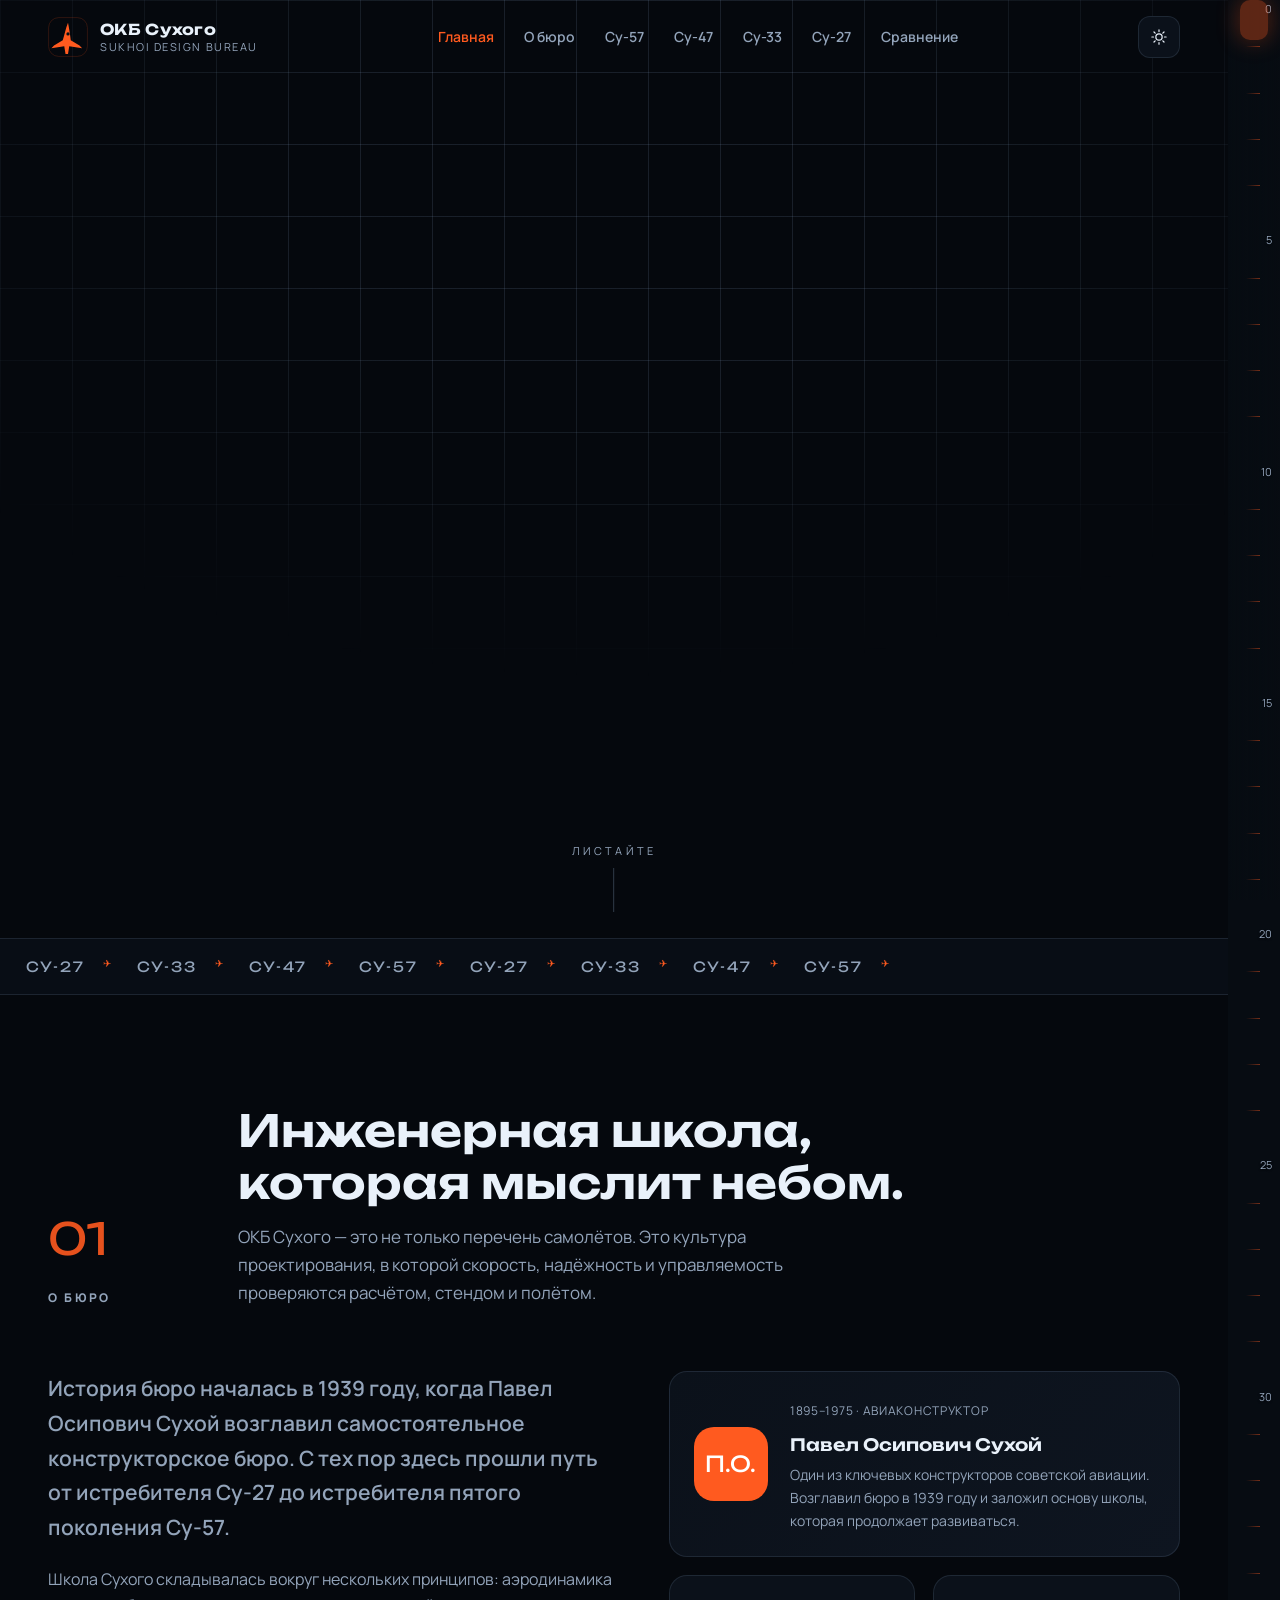
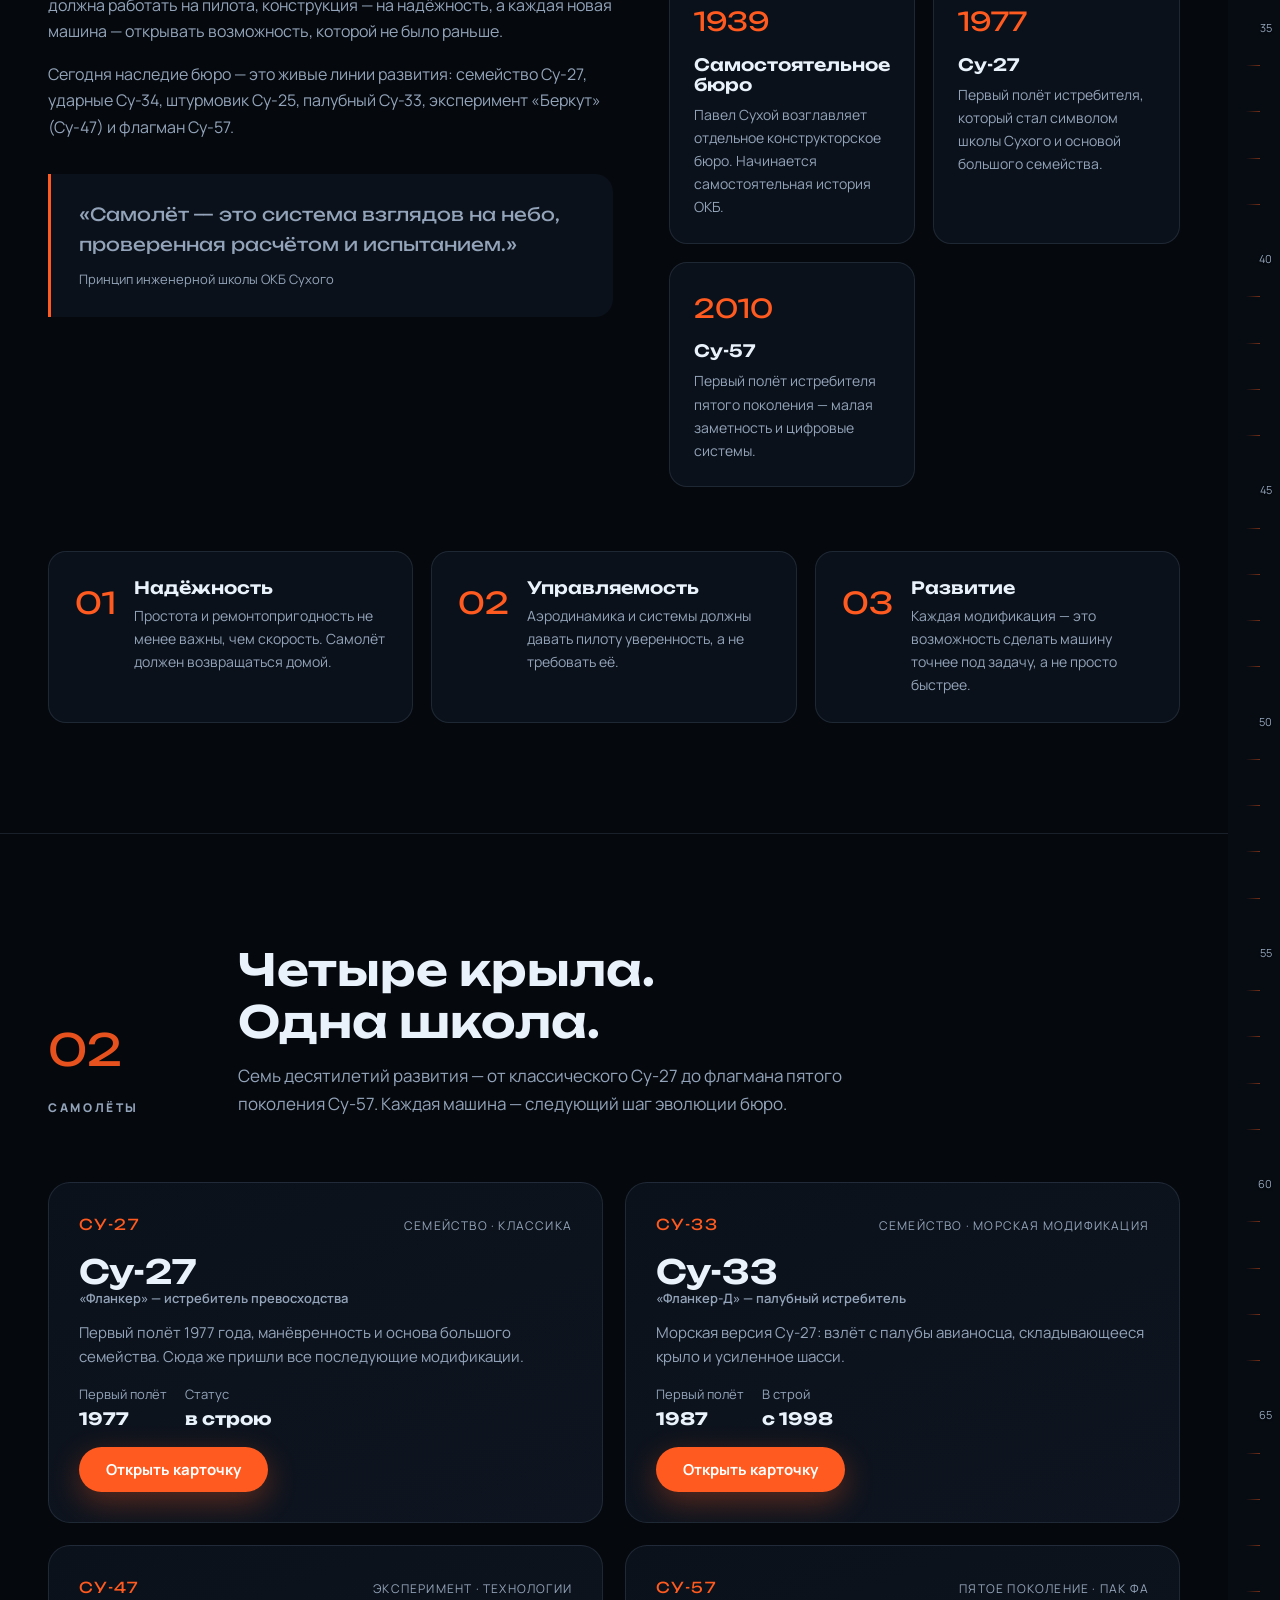
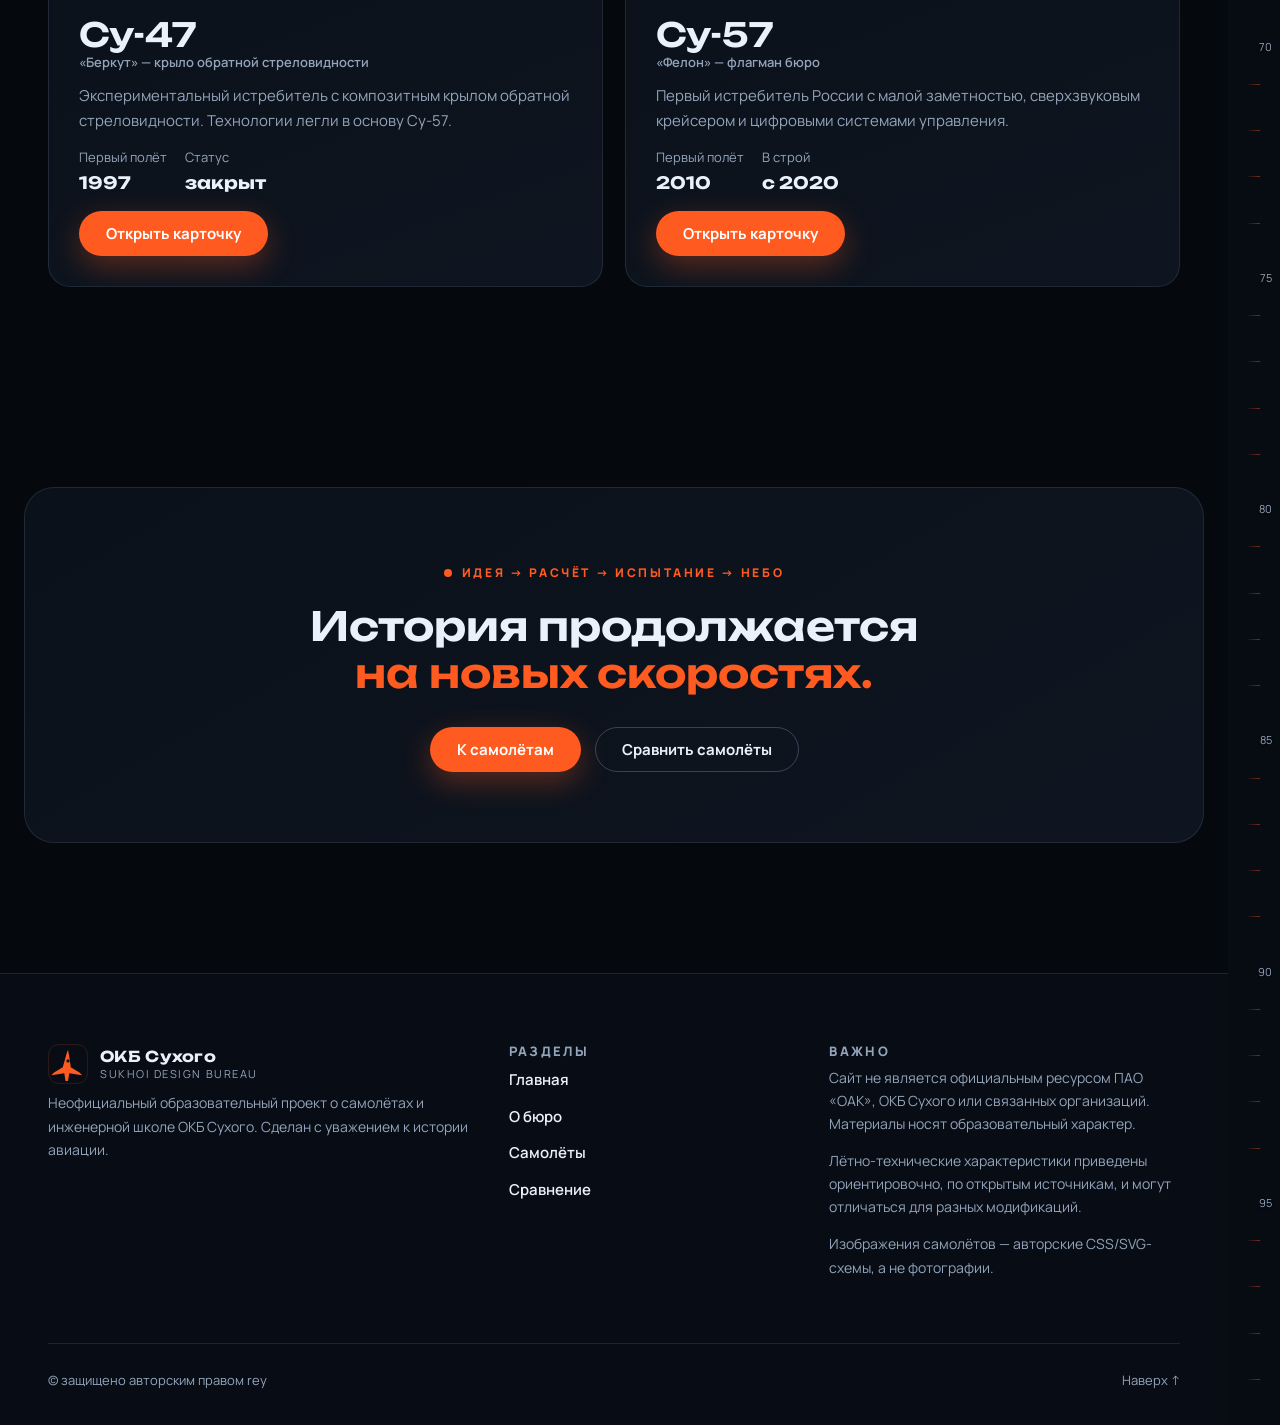
==== index.html @ e6f38354 "Add files via upload" ====
<!DOCTYPE html>
<html lang="ru" data-theme="dark">
<head>
  <meta charset="UTF-8">
  <meta name="viewport" content="width=device-width, initial-scale=1.0">
  <title>ОКБ Сухого — небо начинается с идеи</title>
  <meta name="description" content="Сайт-путеводитель по ОКБ Сухого и истребителям Су-57, Су-47, Су-33 и Су-27. История бюро, самолёты и их характеристики.">
  <meta name="theme-color" content="#05080d">
  <meta name="color-scheme" content="dark light">
  <link rel="icon" href="favicon.svg" type="image/svg+xml">
  <link rel="preconnect" href="https://fonts.googleapis.com">
  <link rel="preconnect" href="https://fonts.gstatic.com" crossorigin>
  <link href="https://fonts.googleapis.com/css2?family=Manrope:wght@400;500;600;700;800&family=Unbounded:wght@300;400;500;600;700&display=swap" rel="stylesheet">
  <link rel="stylesheet" href="css/style.css">
  <script>
    (function () {
      try {
        var saved = localStorage.getItem('sukhoi-theme');
        document.documentElement.dataset.theme = saved === 'light' ? 'light' : 'dark';
      } catch (error) {
        document.documentElement.dataset.theme = 'dark';
      }
      document.documentElement.classList.add('js');
    })();
  </script>
</head>
<body>
  <a class="skip-link" href="#main">Перейти к содержанию</a>
  <div class="scroll-progress" id="scrollProgress" aria-hidden="true"><span></span></div>

  <header class="site-header" id="header">
    <div class="container header__inner">
      <a class="brand" href="index.html" aria-label="ОКБ Сухого — на главную">
        <svg class="brand__mark" viewBox="0 0 64 64" aria-hidden="true">
          <rect x="1" y="1" width="62" height="62" rx="16" fill="none" stroke="currentColor" stroke-opacity=".28"/>
          <path d="M32 9c2 10 3.4 19 4.4 28l14 8.4 4.2 4.4-20.6-3.2-2 12.6h-4l-2-12.6-20.6 3.2 4.2-4.4 14-8.4C26.6 28 28 19 32 9Z" fill="currentColor"/>
          <circle cx="32" cy="27" r="2.6" fill="#031018"/>
        </svg>
        <span class="brand__text">
          <strong>ОКБ Сухого</strong>
          <small>Sukhoi Design Bureau</small>
        </span>
      </a>

      <nav class="nav" id="nav" aria-label="Основная навигация">
        <a href="index.html#top">Главная</a>
        <a href="index.html#about">О бюро</a>
        <a href="su-57.html">Су-57</a>
        <a href="su-47.html">Су-47</a>
        <a href="su-33.html">Су-33</a>
        <a href="su-27.html">Су-27</a>
        <a href="compare.html">Сравнение</a>
      </nav>

      <div class="header-actions">
        <button class="icon-btn" id="themeToggle" type="button" aria-label="Включить светлую тему" aria-pressed="false">
          <svg class="icon-sun" viewBox="0 0 24 24" width="18" height="18" fill="none" stroke="currentColor" stroke-width="1.6" stroke-linecap="round" aria-hidden="true">
            <circle cx="12" cy="12" r="4.2"/>
            <path d="M12 2.5v2.2M12 19.3v2.2M2.5 12h2.2M19.3 12h2.2M5.3 5.3l1.6 1.6M17.1 17.1l1.6 1.6M18.7 5.3l-1.6 1.6M6.9 17.1l-1.6 1.6"/>
          </svg>
          <svg class="icon-moon" viewBox="0 0 24 24" width="18" height="18" fill="none" stroke="currentColor" stroke-width="1.6" stroke-linecap="round" stroke-linejoin="round" aria-hidden="true">
            <path d="M20.2 14.1A8.2 8.2 0 0 1 9.9 3.8 8.2 8.2 0 1 0 20.2 14.1Z"/>
          </svg>
        </button>
        <button class="burger" id="burger" type="button" aria-label="Открыть меню" aria-expanded="false" aria-controls="nav">
          <span></span><span></span><span></span>
        </button>
      </div>
    </div>
  </header>

  <main id="main">
    <section class="hero" id="top" aria-labelledby="heroTitle">
      <div class="hero__grid" aria-hidden="true"></div>
      <div class="container hero__inner">
        <div class="hero__copy" data-reveal>
          <p class="eyebrow"><span class="eyebrow__dot"></span> Опытное конструкторское бюро · с 1939</p>
          <h1 class="hero__title" id="heroTitle">
            <span>Небо</span>
            <span>начинается</span>
            <span class="accent">с идеи.</span>
          </h1>
          <p class="hero__lead">ОКБ Сухого — одно из старейших авиационных конструкторских бюро России. Здесь рождались самолёты, которые меняли представление о скорости, манёвре и надёжности.</p>
          <div class="hero__actions">
            <a class="btn btn--primary" href="#fleet">
              Смотреть самолёты
              <svg viewBox="0 0 20 20" width="14" height="14" fill="none" stroke="currentColor" stroke-width="1.8" stroke-linecap="round" stroke-linejoin="round" aria-hidden="true"><path d="M4 10h12M11 5l5 5-5 5"/></svg>
            </a>
            <a class="btn btn--ghost" href="#about">История бюро</a>
          </div>
          <dl class="hero__stats">
            <div class="hero-stat"><dt>1939</dt><dd>год основания</dd></div>
            <div class="hero-stat"><dt>100+</dt><dd>типов и модификаций</dd></div>
            <div class="hero-stat"><dt>30+</dt><dd>стран эксплуатации</dd></div>
            <div class="hero-stat"><dt>2010</dt><dd>первый полёт Су-57</dd></div>
          </dl>
        </div>

        <div class="hero__visual" data-reveal style="--reveal-delay:.14s">
          <div class="stage" id="aircraftStage">
            <div class="stage__ring stage__ring--1" aria-hidden="true"></div>
            <div class="stage__ring stage__ring--2" aria-hidden="true"></div>
            <div class="stage__ring stage__ring--3" aria-hidden="true"></div>
            <div class="stage__cross" aria-hidden="true"></div>
            <div class="stage__scan" aria-hidden="true"></div>

            <svg class="aircraft" viewBox="0 0 600 600" role="img" aria-label="Схематичное изображение истребителя Су-57, вид сверху">
              <defs>
                <linearGradient id="bodyGrad" x1="300" y1="40" x2="300" y2="500" gradientUnits="userSpaceOnUse">
                  <stop offset="0" class="aircraft-stop-1"/>
                  <stop offset=".55" class="aircraft-stop-2"/>
                  <stop offset="1" class="aircraft-stop-3"/>
                </linearGradient>
                <linearGradient id="wingGrad" x1="80" y1="230" x2="520" y2="370" gradientUnits="userSpaceOnUse">
                  <stop offset="0" class="wing-stop-1"/>
                  <stop offset="1" class="wing-stop-2"/>
                </linearGradient>
                <radialGradient id="engineGlow" cx="50%" cy="50%" r="50%">
                  <stop offset="0" class="engine-stop-1"/>
                  <stop offset=".55" class="engine-stop-2"/>
                  <stop offset="1" class="engine-stop-3"/>
                </radialGradient>
                <filter id="softGlow" x="-60%" y="-60%" width="220%" height="220%">
                  <feGaussianBlur stdDeviation="14"/>
                </filter>
              </defs>

              <g class="aircraft__group">
                <ellipse class="aircraft__glow" cx="274" cy="486" rx="22" ry="56" fill="url(#engineGlow)" filter="url(#softGlow)"/>
                <ellipse class="aircraft__glow" cx="326" cy="486" rx="22" ry="56" fill="url(#engineGlow)" filter="url(#softGlow)"/>

                <path class="aircraft__wing-shape" d="M274 216 214 242 88 340 82 370 266 360 270 300Z"/>
                <path class="aircraft__wing-shape" d="M326 216 386 242 512 340 518 370 334 360 330 300Z"/>

                <path class="aircraft__tail-shape" d="M280 384 214 430 214 442 284 426 288 402Z"/>
                <path class="aircraft__tail-shape" d="M320 384 386 430 386 442 316 426 312 402Z"/>

                <path class="aircraft__fin-shape" d="M286 338 252 402 258 408 292 360Z"/>
                <path class="aircraft__fin-shape" d="M314 338 348 402 342 408 308 360Z"/>

                <path class="aircraft__nacelle-shape" d="M278 370 260 398 260 460 270 488 286 492 288 430 284 392Z"/>
                <path class="aircraft__nacelle-shape" d="M322 370 340 398 340 460 330 488 314 492 312 430 316 392Z"/>

                <path class="aircraft__body-shape" d="M300 40c6 36 10 76 12 116l6 48 8 12 4 124-8 58-14 44-8 10-8-10-14-44-8-58 4-124 8-12 6-48c2-40 6-80 12-116Z"/>
                <path class="aircraft__lerx" d="M288 154 236 222 272 224 282 204Z"/>
                <path class="aircraft__lerx" d="M312 154 364 222 328 224 318 204Z"/>

                <ellipse class="aircraft__nozzle" cx="274" cy="492" rx="12" ry="15"/>
                <ellipse class="aircraft__nozzle" cx="326" cy="492" rx="12" ry="15"/>
                <ellipse class="aircraft__nozzle-inner" cx="274" cy="494" rx="6.5" ry="9"/>
                <ellipse class="aircraft__nozzle-inner" cx="326" cy="494" rx="6.5" ry="9"/>

                <path class="aircraft__canopy" d="M300 98c6 20 8 42 8 60l-16 0c0-18 2-40 8-60Z"/>
                <path class="aircraft__canopy-line" d="M300 108c3 14 4 30 4 42"/>
                <path class="aircraft__panel" d="M300 62v370"/>
                <path class="aircraft__panel" d="M274 230 100 348M326 230 500 348M270 340 92 366M330 340 508 366"/>
                <path class="aircraft__panel" d="M276 300 264 360M324 300 336 360M282 360 276 430M318 360 324 430"/>
                <path class="aircraft__panel" d="M286 96 300 128 314 96"/>
                <circle class="aircraft__accent" cx="300" cy="68" r="3"/>
                <circle class="aircraft__nav" cx="88" cy="342" r="2.7"/>
                <circle class="aircraft__nav aircraft__nav--right" cx="512" cy="342" r="2.7"/>
              </g>
            </svg>

            <div class="stage__label stage__label--tl">
              <span class="stage__label-kicker">Флагман бюро</span>
              <strong>Су-57</strong>
              <span>пятое поколение</span>
            </div>
            <div class="stage__label stage__label--tr">
              <span class="stage__label-kicker">Первый полёт</span>
              <strong>2010</strong>
              <span>истребитель нового поколения</span>
            </div>
            <div class="stage__label stage__label--bl">
              <span class="stage__label-kicker">Возможности</span>
              <strong>Сверхзвуковой</strong>
              <span>крейсер</span>
            </div>
            <div class="stage__label stage__label--br">
              <span class="stage__label-kicker">Практический потолок</span>
              <strong>≈20 000 м</strong>
              <span>высота полёта</span>
            </div>
          </div>
        </div>
      </div>
      <a class="hero__scroll" href="#about" aria-label="Прокрутить к разделу о бюро">
        <span>Листайте</span>
        <i aria-hidden="true"></i>
      </a>
    </section>

    <div class="ticker" aria-hidden="true">
      <div class="ticker__track">
        <div class="ticker__group">
          <span class="ticker__item">Су-27</span><span class="ticker__item">Су-33</span><span class="ticker__item">Су-47</span><span class="ticker__item">Су-57</span>
        </div>
        <div class="ticker__group">
          <span class="ticker__item">Су-27</span><span class="ticker__item">Су-33</span><span class="ticker__item">Су-47</span><span class="ticker__item">Су-57</span>
        </div>
      </div>
    </div>

    <section class="section" id="about" aria-labelledby="aboutTitle">
      <div class="container">
        <div class="section-head" data-reveal>
          <div class="section-head__aside">
            <span class="section-number">01</span>
            <span class="section-kicker">О бюро</span>
          </div>
          <div class="section-head__main">
            <h2 id="aboutTitle">Инженерная школа,<br>которая мыслит небом.</h2>
            <p>ОКБ Сухого — это не только перечень самолётов. Это культура проектирования, в которой скорость, надёжность и управляемость проверяются расчётом, стендом и полётом.</p>
          </div>
        </div>

        <div class="about__grid">
          <div class="about__story" data-reveal>
            <p class="about__lead">История бюро началась в 1939 году, когда Павел Осипович Сухой возглавил самостоятельное конструкторское бюро. С тех пор здесь прошли путь от истребителя Су-27 до истребителя пятого поколения Су-57.</p>
            <p>Школа Сухого складывалась вокруг нескольких принципов: аэродинамика должна работать на пилота, конструкция — на надёжность, а каждая новая машина — открывать возможность, которой не было раньше.</p>
            <p>Сегодня наследие бюро — это живые линии развития: семейство Су-27, ударные Су-34, штурмовик Су-25, палубный Су-33, эксперимент «Беркут» (Су-47) и флагман Су-57.</p>

            <blockquote class="about__quote">
              <p>«Самолёт — это система взглядов на небо, проверенная расчётом и испытанием.»</p>
              <footer>Принцип инженерной школы ОКБ Сухого</footer>
            </blockquote>
          </div>

          <div class="about__cards">
            <article class="fact-card fact-card--profile" data-reveal>
              <div class="profile-monogram" aria-hidden="true">П.О.</div>
              <div>
                <span class="fact-card__meta">1895–1975 · авиаконструктор</span>
                <h3>Павел Осипович Сухой</h3>
                <p>Один из ключевых конструкторов советской авиации. Возглавил бюро в 1939 году и заложил основу школы, которая продолжает развиваться.</p>
              </div>
            </article>

            <article class="fact-card" data-reveal style="--reveal-delay:.05s">
              <span class="fact-card__year">1939</span>
              <h3>Самостоятельное бюро</h3>
              <p>Павел Сухой возглавляет отдельное конструкторское бюро. Начинается самостоятельная история ОКБ.</p>
            </article>

            <article class="fact-card" data-reveal style="--reveal-delay:.1s">
              <span class="fact-card__year">1977</span>
              <h3>Су-27</h3>
              <p>Первый полёт истребителя, который стал символом школы Сухого и основой большого семейства.</p>
            </article>

            <article class="fact-card" data-reveal style="--reveal-delay:.15s">
              <span class="fact-card__year">2010</span>
              <h3>Су-57</h3>
              <p>Первый полёт истребителя пятого поколения — малая заметность и цифровые системы.</p>
            </article>
          </div>
        </div>

        <div class="principles" data-reveal>
          <article class="principle">
            <span class="principle__num">01</span>
            <div>
              <h3>Надёжность</h3>
              <p>Простота и ремонтопригодность не менее важны, чем скорость. Самолёт должен возвращаться домой.</p>
            </div>
          </article>
          <article class="principle">
            <span class="principle__num">02</span>
            <div>
              <h3>Управляемость</h3>
              <p>Аэродинамика и системы должны давать пилоту уверенность, а не требовать её.</p>
            </div>
          </article>
          <article class="principle">
            <span class="principle__num">03</span>
            <div>
              <h3>Развитие</h3>
              <p>Каждая модификация — это возможность сделать машину точнее под задачу, а не просто быстрее.</p>
            </div>
          </article>
        </div>
      </div>
    </section>

    <section class="section section--line" id="fleet" aria-labelledby="fleetTitle">
      <div class="container">
        <div class="section-head" data-reveal>
          <div class="section-head__aside">
            <span class="section-number">02</span>
            <span class="section-kicker">Самолёты</span>
          </div>
          <div class="section-head__main">
            <h2 id="fleetTitle">Четыре крыла.<br>Одна школа.</h2>
            <p>Семь десятилетий развития — от классического Су-27 до флагмана пятого поколения Су-57. Каждая машина — следующий шаг эволюции бюро.</p>
          </div>
        </div>

        <div class="fleet__grid">
          <a class="aircraft-card" href="su-27.html" data-reveal>
            <div class="aircraft-card__top">
              <span class="aircraft-card__code">СУ-27</span>
              <span class="aircraft-card__gen">Семейство · классика</span>
            </div>
            <h3>Су-27 <small>«Фланкер» — истребитель превосходства</small></h3>
            <p>Первый полёт 1977 года, манёвренность и основа большого семейства. Сюда же пришли все последующие модификации.</p>
            <div class="aircraft-card__meta">
              <span>Первый полёт <strong>1977</strong></span>
              <span>Статус <strong>в строю</strong></span>
            </div>
            <span class="btn btn--primary">Открыть карточку</span>
          </a>

          <a class="aircraft-card" href="su-33.html" data-reveal style="--reveal-delay:.08s">
            <div class="aircraft-card__top">
              <span class="aircraft-card__code">СУ-33</span>
              <span class="aircraft-card__gen">Семейство · морская модификация</span>
            </div>
            <h3>Су-33 <small>«Фланкер-Д» — палубный истребитель</small></h3>
            <p>Морская версия Су-27: взлёт с палубы авианосца, складывающееся крыло и усиленное шасси.</p>
            <div class="aircraft-card__meta">
              <span>Первый полёт <strong>1987</strong></span>
              <span>В строй <strong>с 1998</strong></span>
            </div>
            <span class="btn btn--primary">Открыть карточку</span>
          </a>

          <a class="aircraft-card" href="su-47.html" data-reveal>
            <div class="aircraft-card__top">
              <span class="aircraft-card__code">СУ-47</span>
              <span class="aircraft-card__gen">Эксперимент · технологии</span>
            </div>
            <h3>Су-47 <small>«Беркут» — крыло обратной стреловидности</small></h3>
            <p>Экспериментальный истребитель с композитным крылом обратной стреловидности. Технологии легли в основу Су-57.</p>
            <div class="aircraft-card__meta">
              <span>Первый полёт <strong>1997</strong></span>
              <span>Статус <strong>закрыт</strong></span>
            </div>
            <span class="btn btn--primary">Открыть карточку</span>
          </a>

          <a class="aircraft-card" href="su-57.html" data-reveal style="--reveal-delay:.16s">
            <div class="aircraft-card__top">
              <span class="aircraft-card__code">СУ-57</span>
              <span class="aircraft-card__gen">Пятое поколение · ПАК ФА</span>
            </div>
            <h3>Су-57 <small>«Фелон» — флагман бюро</small></h3>
            <p>Первый истребитель России с малой заметностью, сверхзвуковым крейсером и цифровыми системами управления.</p>
            <div class="aircraft-card__meta">
              <span>Первый полёт <strong>2010</strong></span>
              <span>В строй <strong>с 2020</strong></span>
            </div>
            <span class="btn btn--primary">Открыть карточку</span>
          </a>
        </div>
      </div>
    </section>

    <section class="cta" aria-labelledby="ctaTitle">
      <div class="container cta__inner" data-reveal>
        <p class="eyebrow"><span class="eyebrow__dot"></span> Идея → расчёт → испытание → небо</p>
        <h2 id="ctaTitle">История продолжается<br><span class="accent">на новых скоростях.</span></h2>
        <div class="cta__actions">
          <a class="btn btn--primary" href="#fleet">К самолётам</a>
          <a class="btn btn--ghost" href="compare.html">Сравнить самолёты</a>
        </div>
      </div>
    </section>
  </main>

  <footer class="footer">
    <div class="container">
      <div class="footer__top">
        <div class="footer__brand">
          <a class="brand" href="index.html" aria-label="ОКБ Сухого — на главную">
            <svg class="brand__mark" viewBox="0 0 64 64" aria-hidden="true">
              <rect x="1" y="1" width="62" height="62" rx="16" fill="none" stroke="currentColor" stroke-opacity=".28"/>
              <path d="M32 9c2 10 3.4 19 4.4 28l14 8.4 4.2 4.4-20.6-3.2-2 12.6h-4l-2-12.6-20.6 3.2 4.2-4.4 14-8.4C26.6 28 28 19 32 9Z" fill="currentColor"/>
              <circle cx="32" cy="27" r="2.6" fill="#031018"/>
            </svg>
            <span class="brand__text">
              <strong>ОКБ Сухого</strong>
              <small>Sukhoi Design Bureau</small>
            </span>
          </a>
          <p>Неофициальный образовательный проект о самолётах и инженерной школе ОКБ Сухого. Сделан с уважением к истории авиации.</p>
        </div>

        <nav class="footer__nav" aria-label="Навигация в подвале">
          <h3>Разделы</h3>
          <ul>
            <li><a href="index.html">Главная</a></li>
            <li><a href="index.html#about">О бюро</a></li>
            <li><a href="index.html#fleet">Самолёты</a></li>
            <li><a href="compare.html">Сравнение</a></li>
          </ul>
        </nav>

        <div class="footer__note">
          <h3>Важно</h3>
          <p>Сайт не является официальным ресурсом ПАО «ОАК», ОКБ Сухого или связанных организаций. Материалы носят образовательный характер.</p>
          <p>Лётно-технические характеристики приведены ориентировочно, по открытым источникам, и могут отличаться для разных модификаций.</p>
          <p>Изображения самолётов — авторские CSS/SVG-схемы, а не фотографии.</p>
        </div>
      </div>

      <div class="footer__bottom">
        <span>© защищено авторским правом rey</span>
        <a href="index.html#top">Наверх ↑</a>
      </div>
    </div>
  </footer>

  <button class="to-top" id="toTop" type="button" aria-label="Наверх">
    <svg viewBox="0 0 20 20" width="16" height="16" fill="none" stroke="currentColor" stroke-width="1.8" stroke-linecap="round" stroke-linejoin="round" aria-hidden="true"><path d="M10 16V4M5 9l5-5 5 5"/></svg>
  </button>

  <script src="js/data.js"></script>
  <script src="js/app.js"></script>
</body>
</html>
---- css/style.css ----
/* ============================================================
   ОКБ Сухого — сайт-путеводитель
   Базовая тема: тёмная неба · светлая «выводка»
   ============================================================ */

/* ---------- Токены ---------- */
:root {
  --bg: #05080d;
  --bg-soft: #080d15;
  --panel: #0b111a;
  --panel-2: #0e1520;
  --panel-3: #121b29;
  --border: rgba(148, 178, 214, 0.14);
  --border-strong: rgba(148, 178, 214, 0.30);
  --text: #e9f1fa;
  --muted: #93a4ba;
  --accent: #ff5a1f;
  --accent-2: #ffb020;
  --accent-soft: rgba(255, 90, 31, 0.14);
  --glow: rgba(255, 90, 31, 0.32);
  --header-bg: rgba(5, 8, 13, 0.78);
  --shadow: 0 20px 60px rgba(0, 0, 0, 0.45);
  --radius: 18px;
  --font-body: "Manrope", system-ui, -apple-system, "Segoe UI", sans-serif;
  --font-display: "Unbounded", "Manrope", sans-serif;
}

[data-theme="light"] {
  --bg: #f3f6fb;
  --bg-soft: #e9eff7;
  --panel: #ffffff;
  --panel-2: #f5f8fc;
  --panel-3: #edf2f9;
  --border: rgba(13, 30, 50, 0.12);
  --border-strong: rgba(13, 30, 50, 0.28);
  --text: #0d1826;
  --muted: #4c6076;
  --accent: #d94f16;
  --accent-2: #e08a00;
  --accent-soft: rgba(217, 79, 22, 0.10);
  --glow: rgba(217, 79, 22, 0.22);
  --header-bg: rgba(243, 246, 251, 0.82);
  --shadow: 0 20px 60px rgba(30, 50, 80, 0.14);
}

/* ---------- База ---------- */
*, *::before, *::after { box-sizing: border-box; }

html { scroll-behavior: smooth; scrollbar-width: none; -ms-overflow-style: none; }
body::-webkit-scrollbar { display: none; }

body {
  margin: 0;
  font-family: var(--font-body);
  background: var(--bg);
  color: var(--text);
  line-height: 1.65;
  -webkit-font-smoothing: antialiased;
  overflow-x: hidden;
  padding-right: 52px;
  box-sizing: border-box;
}
body::after {
  content: '';
  position: fixed;
  top: 0;
  right: 0;
  width: 52px;
  height: 100vh;
  background: linear-gradient(to left, var(--bg), transparent);
  pointer-events: none;
  z-index: 150;
}

img, svg { display: block; max-width: 100%; height: auto; }
h1, h2, h3, h4 { font-family: var(--font-display); font-weight: 600; line-height: 1.18; margin: 0 0 0.5em; }
p { margin: 0 0 1em; }
a { color: inherit; text-decoration: none; }
button { font-family: inherit; cursor: pointer; }
input, select { font-family: inherit; }
::selection { background: var(--accent); color: #fff; }

::-webkit-scrollbar { width: 11px; height: 11px; }
::-webkit-scrollbar-track { background: var(--bg); }
::-webkit-scrollbar-thumb { background: #223048; border-radius: 8px; border: 2px solid var(--bg); }
[data-theme="light"] ::-webkit-scrollbar-thumb { background: #b8c6d8; border-color: var(--bg); }

/* ---------- Утилиты ---------- */
.container { width: 100%; max-width: 1180px; margin: 0 auto; padding: 0 24px; }

.skip-link {
  position: absolute; left: 16px; top: -60px; z-index: 300;
  background: var(--accent); color: #fff; padding: 10px 18px; border-radius: 10px;
  transition: top 0.25s ease;
}
.skip-link:focus { top: 12px; }

.accent { color: var(--accent); }

/* ---------- Кнопки ---------- */
.btn {
  display: inline-flex; align-items: center; gap: 10px;
  padding: 14px 26px; border-radius: 999px;
  font-weight: 700; font-size: 15px; line-height: 1;
  border: 1px solid transparent; transition: transform 0.2s ease, box-shadow 0.2s ease, background 0.2s ease, border-color 0.2s ease;
}
.btn svg { width: 14px; height: 14px; }
.btn--primary { background: var(--accent); color: #fff; box-shadow: 0 10px 30px var(--glow); }
.btn--primary:hover { transform: translateY(-2px); box-shadow: 0 16px 40px var(--glow); }
.btn--ghost { border-color: var(--border-strong); color: var(--text); background: transparent; }
.btn--ghost:hover { border-color: var(--accent); color: var(--accent); transform: translateY(-2px); }

/* ---------- Шапка ---------- */
.scroll-progress { position: fixed; inset: 0 0 auto 0; height: 3px; z-index: 120; background: transparent; }
.scroll-progress span { display: block; height: 100%; width: 0; background: linear-gradient(90deg, var(--accent), var(--accent-2)); }

.site-header {
  position: fixed; inset: 0 0 auto 0; z-index: 110;
  padding-right: 52px;
  transition: background 0.3s ease, border-color 0.3s ease, backdrop-filter 0.3s ease;
  border-bottom: 1px solid transparent;
}
.site-header.is-scrolled { background: var(--header-bg); backdrop-filter: blur(14px); border-bottom-color: var(--border); }

.header__inner { display: flex; align-items: center; justify-content: space-between; gap: 24px; height: 74px; }

.brand { display: inline-flex; align-items: center; gap: 12px; color: var(--text); }
.brand__mark { width: 40px; height: 40px; color: var(--accent); flex: none; }
.brand__text { display: flex; flex-direction: column; line-height: 1.25; }
.brand__text strong { font-family: var(--font-display); font-size: 15px; letter-spacing: 0.02em; }
.brand__text small { font-size: 11px; color: var(--muted); letter-spacing: 0.14em; text-transform: uppercase; }

.nav { display: flex; align-items: center; gap: 4px; }
.nav a {
  padding: 9px 13px; border-radius: 10px; font-size: 14px; font-weight: 600; color: var(--muted);
  transition: color 0.2s ease, background 0.2s ease;
}
.nav a:hover { color: var(--text); background: var(--panel-2); }
.nav a.is-active { color: var(--accent); }

.header-actions { display: flex; align-items: center; gap: 10px; }

.icon-btn {
  position: relative;
  width: 42px; height: 42px; border-radius: 12px; border: 1px solid var(--border);
  background: var(--panel); color: var(--text); display: inline-flex; align-items: center; justify-content: center;
  transition: border-color 0.2s ease, color 0.2s ease, transform 0.2s ease;
}
.icon-btn:hover { border-color: var(--accent); color: var(--accent); transform: translateY(-1px); }
.icon-btn svg { width: 18px; height: 18px; position: absolute; inset: 0; margin: auto; transition: opacity 0.25s ease, transform 0.35s ease; }
.icon-sun, .icon-moon { opacity: 0; transform: rotate(-90deg); }
[data-theme="dark"] .icon-sun { opacity: 1; transform: none; }
[data-theme="dark"] .icon-moon { opacity: 0; transform: rotate(90deg); }
[data-theme="light"] .icon-moon { opacity: 1; transform: none; }
[data-theme="light"] .icon-sun { opacity: 0; transform: rotate(90deg); }

.burger { display: none; width: 44px; height: 44px; border-radius: 12px; border: 1px solid var(--border); background: var(--panel); flex-direction: column; align-items: center; justify-content: center; gap: 5px; }
.burger span { display: block; width: 18px; height: 2px; background: var(--text); border-radius: 2px; transition: transform 0.25s ease, opacity 0.25s ease; }
.burger.is-open span:nth-child(1) { transform: translateY(7px) rotate(45deg); }
.burger.is-open span:nth-child(2) { opacity: 0; }
.burger.is-open span:nth-child(3) { transform: translateY(-7px) rotate(-45deg); }

/* ---------- Hero ---------- */
.hero { position: relative; padding: 170px 0 90px; overflow: hidden; }
.hero__grid {
  position: absolute; inset: 0; pointer-events: none;
  background-image: linear-gradient(var(--border) 1px, transparent 1px), linear-gradient(90deg, var(--border) 1px, transparent 1px);
  background-size: 72px 72px;
  mask-image: radial-gradient(ellipse 90% 70% at 50% 20%, #000 30%, transparent 75%);
  -webkit-mask-image: radial-gradient(ellipse 90% 70% at 50% 20%, #000 30%, transparent 75%);
}
.hero__inner { position: relative; display: grid; grid-template-columns: 1.02fr 0.98fr; gap: 56px; align-items: center; }

.eyebrow {
  display: inline-flex; align-items: center; gap: 10px; font-size: 12px; font-weight: 800;
  letter-spacing: 0.22em; text-transform: uppercase; color: var(--accent); margin-bottom: 20px;
}
.eyebrow__dot { width: 8px; height: 8px; border-radius: 50%; background: var(--accent); box-shadow: 0 0 0 0 var(--glow); animation: pulse 2.2s infinite; }
@keyframes pulse { 70% { box-shadow: 0 0 0 12px transparent; } 100% { box-shadow: 0 0 0 0 transparent; } }

.hero__title { font-size: clamp(38px, 5.4vw, 64px); font-weight: 700; margin-bottom: 22px; }
.hero__title span { display: block; }
.hero__title .accent { color: var(--accent); }

.hero__lead { font-size: 18px; color: var(--muted); max-width: 540px; margin-bottom: 34px; }

.hero__actions { display: flex; gap: 14px; flex-wrap: wrap; margin-bottom: 54px; }

.hero__stats { display: grid; grid-template-columns: repeat(4, auto); gap: 0; margin: 0; border: 1px solid var(--border); border-radius: var(--radius); background: var(--panel); overflow: hidden; }
.hero-stat { padding: 20px 22px; border-right: 1px solid var(--border); }
.hero-stat:last-child { border-right: 0; }
.hero-stat dt { font-family: var(--font-display); font-size: 30px; color: var(--accent); font-weight: 700; }
.hero-stat dd { margin: 2px 0 0; font-size: 12px; color: var(--muted); text-transform: uppercase; letter-spacing: 0.08em; }

.hero__visual { position: relative; }

.stage { position: relative; width: 100%; aspect-ratio: 1 / 1; }
.stage__ring { position: absolute; border: 1px dashed var(--border-strong); border-radius: 50%; }
.stage__ring--1 { inset: 6%; }
.stage__ring--2 { inset: 14%; border-style: solid; opacity: 0.6; }
.stage__ring--3 { inset: 22%; border-color: var(--accent); opacity: 0.4; }
.stage__cross { position: absolute; inset: 0; margin: auto; width: 2px; height: 2px; background: var(--border-strong); }
.stage__cross::before, .stage__cross::after { content: ""; position: absolute; background: var(--border-strong); }
.stage__cross::before { left: -50%; top: -50%; width: 100%; height: 1px; }
.stage__cross::after { top: -50%; left: -50%; height: 100%; width: 1px; }
.stage__scan { position: absolute; left: 0; right: 0; height: 120px; background: linear-gradient(to bottom, transparent, var(--accent-soft), transparent); animation: scan 5s ease-in-out infinite; }
@keyframes scan { 0% { top: -15%; } 100% { top: 105%; } }

.aircraft { position: absolute; top: 8%; left: 8%; width: 84%; height: 84%; filter: drop-shadow(0 24px 40px var(--glow)); }

.aircraft-card { text-decoration: none; color: inherit; }

.stage__label {
  position: absolute; display: flex; flex-direction: column; gap: 2px; min-width: 150px;
  padding: 12px 16px; border-radius: 14px; background: var(--panel); border: 1px solid var(--border-strong);
  backdrop-filter: blur(8px); box-shadow: var(--shadow);
}
.stage__label-kicker { font-size: 10px; text-transform: uppercase; letter-spacing: 0.16em; color: var(--muted); }
.stage__label strong { font-family: var(--font-display); font-size: 20px; }
.stage__label span { font-size: 12px; color: var(--muted); }
.stage__label--tl { top: 0; left: 0; }
.stage__label--tr { top: 0; right: 0; text-align: right; }
.stage__label--bl { bottom: 0; left: 0; }
.stage__label--br { bottom: 0; right: 0; text-align: right; }

.hero__scroll {
  position: absolute; left: 50%; bottom: 26px; transform: translateX(-50%);
  display: inline-flex; flex-direction: column; align-items: center; gap: 8px;
  font-size: 11px; letter-spacing: 0.28em; text-transform: uppercase; color: var(--muted);
}
.hero__scroll i { width: 1px; height: 44px; background: var(--border-strong); position: relative; overflow: hidden; }
.hero__scroll i::after { content: ""; position: absolute; left: 0; top: -40%; width: 100%; height: 40%; background: var(--accent); animation: scrollhint 1.8s ease-in-out infinite; }
@keyframes scrollhint { 0% { top: -40%; } 100% { top: 110%; } }

/* ---------- Бегущая строка ---------- */
.ticker { border-block: 1px solid var(--border); background: var(--bg-soft); overflow: hidden; padding: 16px 0; }
.ticker__track { display: flex; gap: 0; width: max-content; animation: ticker 36s linear infinite; }
.ticker__group { display: flex; flex: none; }
.ticker__item {
  font-family: var(--font-display); font-size: 14px; letter-spacing: 0.14em; text-transform: uppercase;
  color: var(--muted); padding: 0 26px; white-space: nowrap; position: relative;
}
.ticker__item::after { content: "✈"; position: absolute; right: -2px; color: var(--accent); font-size: 10px; }
@keyframes ticker { to { transform: translateX(-50%); } }

/* ---------- Секции ---------- */
.section { padding: 110px 0; position: relative; }
.section--line { border-top: 1px solid var(--border); }

.section-head { display: grid; grid-template-columns: 150px 1fr; gap: 40px; align-items: end; margin-bottom: 64px; }
.section-head__aside { display: flex; flex-direction: column; gap: 12px; }
.section-number { font-family: var(--font-display); font-size: 44px; color: var(--accent); opacity: 0.9; }
.section-kicker { font-size: 12px; font-weight: 800; letter-spacing: 0.22em; text-transform: uppercase; color: var(--muted); }
.section-head__main h2 { font-size: clamp(28px, 3.6vw, 44px); margin-bottom: 14px; }
.section-head__main p { color: var(--muted); max-width: 620px; margin: 0; font-size: 17px; }

/* ---------- О бюро ---------- */
.about__grid { display: grid; grid-template-columns: 1.05fr 0.95fr; gap: 56px; align-items: start; }
.about__lead { font-size: 21px; color: var(--text); font-weight: 600; }
.about__story p { color: var(--muted); }
.about__quote { margin: 34px 0 0; padding: 26px 28px; border-left: 3px solid var(--accent); background: var(--panel); border-radius: 0 var(--radius) var(--radius) 0; }
.about__quote p { font-family: var(--font-display); font-size: 18px; margin: 0 0 10px; }
.about__quote footer { font-size: 13px; color: var(--muted); }

.about__cards { display: grid; grid-template-columns: 1fr 1fr; gap: 18px; }
.fact-card { background: var(--panel); border: 1px solid var(--border); border-radius: var(--radius); padding: 24px; transition: transform 0.25s ease, border-color 0.25s ease; }
.fact-card:hover { transform: translateY(-4px); border-color: var(--border-strong); }
.fact-card h3 { font-size: 17px; margin: 12px 0 8px; }
.fact-card p { font-size: 14px; color: var(--muted); margin: 0; }
.fact-card__year { font-family: var(--font-display); font-size: 26px; color: var(--accent); }
.fact-card__meta { font-size: 12px; color: var(--muted); letter-spacing: 0.06em; text-transform: uppercase; }
.fact-card--profile { grid-column: 1 / -1; display: flex; gap: 22px; align-items: center; background: linear-gradient(135deg, var(--panel), var(--panel-2)); }
.profile-monogram { width: 74px; height: 74px; flex: none; border-radius: 20px; background: var(--accent); color: #fff; display: flex; align-items: center; justify-content: center; font-family: var(--font-display); font-size: 22px; }

.principles { display: grid; grid-template-columns: repeat(3, 1fr); gap: 18px; margin-top: 64px; }
.principle { display: flex; gap: 18px; padding: 26px; border: 1px solid var(--border); border-radius: var(--radius); background: var(--panel); }
.principle__num { font-family: var(--font-display); font-size: 30px; color: var(--accent); }
.principle h3 { font-size: 17px; margin-bottom: 6px; }
.principle p { font-size: 14px; color: var(--muted); margin: 0; }

/* ---------- Обзор самолётов ---------- */
.fleet__grid { display: grid; grid-template-columns: repeat(2, 1fr); gap: 22px; }
.aircraft-card {
  position: relative; display: flex; flex-direction: column; gap: 14px;
  padding: 30px; border-radius: 22px; border: 1px solid var(--border);
  background: linear-gradient(160deg, var(--panel), var(--panel-2));
  transition: transform 0.25s ease, border-color 0.25s ease, box-shadow 0.25s ease;
  overflow: hidden;
}
.aircraft-card::before { content: ""; position: absolute; inset: 0 auto auto 0; width: 100%; height: 3px; background: linear-gradient(90deg, var(--accent), var(--accent-2)); opacity: 0; transition: opacity 0.25s ease; }
.aircraft-card:hover { transform: translateY(-5px); border-color: var(--border-strong); box-shadow: var(--shadow); }
.aircraft-card:hover::before { opacity: 1; }
.aircraft-card__top { display: flex; align-items: center; justify-content: space-between; }
.aircraft-card__code { font-family: var(--font-display); font-size: 15px; letter-spacing: 0.12em; color: var(--accent); }
.aircraft-card__gen { font-size: 12px; color: var(--muted); text-transform: uppercase; letter-spacing: 0.1em; }
.aircraft-card h3 { font-size: clamp(24px, 2.6vw, 34px); margin: 0; }
.aircraft-card h3 small { display: block; font-family: var(--font-body); font-size: 13px; font-weight: 600; color: var(--muted); letter-spacing: 0; }
.aircraft-card p { color: var(--muted); font-size: 15px; margin: 0; }
.aircraft-card__meta { display: flex; gap: 18px; flex-wrap: wrap; font-size: 13px; color: var(--muted); }
.aircraft-card__meta strong { color: var(--text); display: block; font-size: 17px; font-family: var(--font-display); }
.aircraft-card .btn { align-self: flex-start; margin-top: auto; }

/* ---------- Страница самолёта: hero-банк ---------- */
.plane-hero { padding: 170px 0 80px; position: relative; overflow: hidden; }
.plane-hero::before { content: ""; position: absolute; inset: 0; background: radial-gradient(ellipse 70% 60% at 50% 0%, var(--accent-soft), transparent 65%); pointer-events: none; }
.plane-hero__inner { position: relative; max-width: 860px; }
.plane-hero h1 { font-size: clamp(40px, 6vw, 72px); margin-bottom: 18px; }
.plane-hero .lead { font-size: 19px; color: var(--muted); max-width: 640px; margin-bottom: 0; }
.plane-hero__chips { display: flex; flex-wrap: wrap; gap: 12px; margin: 30px 0 40px; }
.chip { display: inline-flex; flex-direction: column; gap: 2px; padding: 12px 20px; border-radius: 14px; background: var(--panel); border: 1px solid var(--border); }
.chip small { font-size: 10px; text-transform: uppercase; letter-spacing: 0.14em; color: var(--muted); }
.chip strong { font-size: 16px; font-family: var(--font-display); font-weight: 600; }

.plane-stats { display: grid; grid-template-columns: repeat(4, 1fr); gap: 16px; margin: 70px 0 30px; padding: 0; }
.plane-stat { background: var(--panel); border: 1px solid var(--border); border-radius: var(--radius); padding: 24px; }
.plane-stat dt { font-size: 13px; color: var(--muted); text-transform: uppercase; letter-spacing: 0.1em; margin-bottom: 8px; }
.plane-stat dd { margin: 0; font-family: var(--font-display); font-size: 26px; color: var(--accent); font-weight: 700; }
.plane-stat dd small { font-size: 14px; color: var(--text); font-family: var(--font-body); font-weight: 600; }

/* ---------- Секции контента самолёта ---------- */
.plane-section { padding: 80px 0; }
.plane-section--line { border-top: 1px solid var(--border); }
.two-col { display: grid; grid-template-columns: 1.2fr 0.8fr; gap: 56px; align-items: start; }
.plane-section h2 { font-size: clamp(26px, 3.2vw, 38px); }
.prose p { color: var(--muted); margin-bottom: 1.2em; }
.prose p:first-child { color: var(--text); font-size: 18px; font-weight: 600; }
.fact-list { display: flex; flex-direction: column; gap: 12px; margin-top: 26px; }
.fact-list article { background: var(--panel); border: 1px solid var(--border); border-radius: 14px; padding: 18px 20px; }
.fact-list h3 { font-size: 15px; margin-bottom: 4px; font-family: var(--font-body); font-weight: 800; letter-spacing: 0.02em; }
.fact-list p { font-size: 14px; color: var(--muted); margin: 0; }

/* ---------- Таблица характеристик ---------- */
.table-wrap { overflow-x: auto; border: 1px solid var(--border); border-radius: var(--radius); background: var(--panel); }
table.specs { width: 100%; border-collapse: collapse; min-width: 560px; }
table.specs caption { text-align: left; font-size: 13px; color: var(--muted); padding: 18px 22px; border-bottom: 1px solid var(--border); }
table.specs th, table.specs td { padding: 14px 22px; text-align: left; border-bottom: 1px solid var(--border); font-size: 14px; }
table.specs tr:last-child td { border-bottom: 0; }
table.specs th { font-family: var(--font-display); font-size: 13px; letter-spacing: 0.08em; text-transform: uppercase; color: var(--accent); font-weight: 600; }
table.specs td:first-child { color: var(--muted); }
table.specs td:last-child { font-weight: 700; }

/* ---------- Сравнение ---------- */
.compare__panel { border: 1px solid var(--border); border-radius: 26px; background: linear-gradient(165deg, var(--panel), var(--panel-2)); padding: 40px; }
.compare__top { display: grid; grid-template-columns: 1fr auto 1fr; gap: 18px; align-items: end; margin-bottom: 30px; }
.compare__selector label { display: block; font-size: 12px; font-weight: 800; letter-spacing: 0.18em; text-transform: uppercase; color: var(--muted); margin-bottom: 10px; }
.compare__selector select {
  width: 100%; appearance: none; background: var(--bg-soft) url("data:image/svg+xml,%3Csvg xmlns='http://www.w3.org/2000/svg' width='12' height='8'%3E%3Cpath d='M1 1l5 5 5-5' fill='none' stroke='%2393a4ba' stroke-width='2'/%3E%3C/svg%3E") no-repeat right 18px center;
  border: 1px solid var(--border-strong); color: var(--text); border-radius: 14px; padding: 15px 46px 15px 18px; font-size: 16px; font-weight: 700;
}
.compare__selector select:focus { outline: none; border-color: var(--accent); }
.swap-btn { width: 52px; height: 52px; border-radius: 50%; border: 1px solid var(--border-strong); background: var(--panel); color: var(--accent); display: flex; align-items: center; justify-content: center; transition: transform 0.25s ease, border-color 0.2s ease; }
.swap-btn:hover { transform: rotate(180deg); border-color: var(--accent); }
.compare__grid { display: grid; grid-template-columns: 1fr auto 1fr; gap: 22px; align-items: stretch; }
.compare__vs { align-self: center; font-family: var(--font-display); color: var(--accent); font-size: 22px; }
.compare__card { border: 1px solid var(--border); border-radius: var(--radius); background: var(--bg-soft); padding: 28px; }
.compare__card--winner { border-color: var(--accent); box-shadow: 0 0 0 1px var(--accent), 0 14px 40px var(--glow); }
.compare__card h3 { font-size: 24px; margin-bottom: 4px; }
.compare__card .compare__role { color: var(--muted); font-size: 14px; margin-bottom: 20px; }
.compare__card dl { display: grid; grid-template-columns: auto 1fr; gap: 8px 18px; margin: 0; }
.compare__card dt { color: var(--muted); font-size: 13px; }
.compare__card dd { margin: 0; font-weight: 800; font-size: 15px; text-align: right; }
.compare__summary { margin: 26px 0 0; padding-top: 24px; border-top: 1px solid var(--border); color: var(--muted); font-size: 15px; }
.compare__note { margin: 18px 0 0; font-size: 13px; color: var(--muted); }

/* ---------- CTA ---------- */
.cta { padding: 90px 0; }
.cta__inner { position: relative; text-align: center; border: 1px solid var(--border); border-radius: 30px; background: linear-gradient(150deg, var(--panel), var(--panel-2)); padding: 70px 30px; overflow: hidden; }
.cta__inner h2 { font-size: clamp(26px, 3.6vw, 40px); }
.cta__inner h2 .accent { color: var(--accent); }
.cta__actions { display: flex; gap: 14px; justify-content: center; flex-wrap: wrap; margin-top: 30px; }

/* ---------- Подвал ---------- */
.footer { border-top: 1px solid var(--border); background: var(--bg-soft); padding: 70px 0 34px; margin-top: 40px; }
.footer__top { display: grid; grid-template-columns: 1.2fr 0.8fr 1fr; gap: 40px; margin-bottom: 50px; }
.footer__brand p, .footer__note p { color: var(--muted); font-size: 14px; }
.footer h3 { font-family: var(--font-body); font-size: 13px; font-weight: 800; letter-spacing: 0.18em; text-transform: uppercase; color: var(--muted); }
.footer__nav ul { list-style: none; margin: 0; padding: 0; display: grid; gap: 10px; }
.footer__nav a { color: var(--text); font-size: 15px; font-weight: 600; }
.footer__nav a:hover { color: var(--accent); }
.footer__bottom { display: flex; justify-content: space-between; gap: 16px; flex-wrap: wrap; padding-top: 26px; border-top: 1px solid var(--border); font-size: 13px; color: var(--muted); }

/* ---------- То, что вверх / тост / модалка ---------- */
.to-top { position: fixed; right: 78px; bottom: 26px; z-index: 105; width: 52px; height: 52px; border-radius: 50%; border: 1px solid var(--border-strong); background: var(--panel); color: var(--accent); display: flex; align-items: center; justify-content: center; box-shadow: var(--shadow); opacity: 0; pointer-events: none; transform: translateY(12px); transition: opacity 0.3s ease, transform 0.3s ease, color 0.2s ease; }
.to-top.is-visible { opacity: 1; pointer-events: auto; transform: translateY(0); }
.to-top:hover { color: var(--accent-2); }
.to-top svg { width: 18px; height: 18px; }

/* ---------- Появление при скролле ---------- */
.js [data-reveal] { opacity: 0; transform: translateY(26px); transition: opacity 0.7s ease, transform 0.7s ease; transition-delay: var(--reveal-delay, 0s); }
.js [data-reveal].is-visible { opacity: 1; transform: none; }

/* ---------- Адаптив ---------- */
@media (max-width: 1020px) {
  .hero__inner { grid-template-columns: 1fr; gap: 70px; }
  .hero__visual { max-width: 560px; margin: 0 auto; width: 100%; }
  .about__grid, .two-col { grid-template-columns: 1fr; }
  .plane-stats { grid-template-columns: repeat(2, 1fr); }
  .principles { grid-template-columns: 1fr; }
  .footer__top { grid-template-columns: 1fr 1fr; }
  .compare__panel { padding: 26px; }
  .compare__top { grid-template-columns: 1fr; justify-items: center; }
  .compare__grid { grid-template-columns: 1fr; }
  .compare__vs { transform: rotate(90deg); }
}
@media (max-width: 860px) {
  body { padding-right: 0; }
  body::after { display: none; }
  .site-header { padding-right: 0; }
  .scroll-ruler { display: none; }
  .to-top { right: 18px; }
  .nav {
    position: fixed; top: 74px; left: 0; right: 0; z-index: 109;
    flex-direction: column; align-items: stretch; gap: 6px;
    background: var(--header-bg); backdrop-filter: blur(16px);
    border-bottom: 1px solid var(--border); padding: 16px 20px 22px;
    transform: translateY(-12px); opacity: 0; pointer-events: none; transition: opacity 0.25s ease, transform 0.25s ease;
  }
  .nav.is-open { transform: none; opacity: 1; pointer-events: auto; }
  .nav a { padding: 13px 14px; font-size: 16px; }
  .burger { display: inline-flex; }
  .section-head { grid-template-columns: 1fr; gap: 18px; }
  .fleet__grid { grid-template-columns: 1fr; }
  .hero { padding-top: 130px; }
  .hero__stats { grid-template-columns: repeat(2, 1fr); }
  .hero-stat:nth-child(2) { border-right: 0; }
  .hero-stat:nth-child(1), .hero-stat:nth-child(2) { border-bottom: 1px solid var(--border); }
}
@media (max-width: 560px) {
  .section { padding: 80px 0; }
  .plane-stats { grid-template-columns: 1fr; }
  .footer__top { grid-template-columns: 1fr; }
  .hero__stats { grid-template-columns: 1fr 1fr; }

  /* ---------- Улучшенная мобильная навигация ---------- */
  .site-header { position: fixed; inset: 0 0 auto 0; z-index: 110; }
  .header__inner { height: 64px; }
  .nav {
    position: fixed; top: 64px; left: 0; right: 0; z-index: 109;
    flex-direction: column; align-items: stretch; gap: 0;
    background: var(--header-bg); backdrop-filter: blur(16px);
    border-bottom: 1px solid var(--border);
    padding: 0; margin: 0;
    transform: translateY(-12px); opacity: 0; pointer-events: none;
    transition: opacity 0.25s ease, transform 0.25s ease;
  }
  .nav.is-open { transform: none; opacity: 1; pointer-events: auto; }
  .nav a {
    display: block; padding: 16px 20px; font-size: 16px; font-weight: 600;
    border-bottom: 1px solid var(--border); color: var(--text);
  }
  .nav a:hover { background: var(--panel-2); }
  .burger { display: inline-flex; }
  .section-head { grid-template-columns: 1fr; gap: 18px; }
  .fleet__grid { grid-template-columns: 1fr; }
  .hero { padding-top: 120px; }

  /* ---------- Контент ---------- */
  .hero__inner { grid-template-columns: 1fr; gap: 60px; }
  .hero__visual { max-width: 420px; margin: 0 auto; width: 100%; }
  .hero__stats { grid-template-columns: 1fr; border: none; background: transparent; }
  .hero-stat { border: none; border-bottom: 1px solid var(--border); padding: 16px 0; }
  .hero-stat:last-child { border-bottom: none; }
  .about__grid, .two-col { grid-template-columns: 1fr; gap: 30px; }
  .about__cards { grid-template-columns: 1fr; gap: 14px; }
  .fact-card--profile { flex-direction: column; text-align: center; gap: 14px; }
  .profile-monogram { margin: 0 auto; }
  .principles { grid-template-columns: 1fr; gap: 14px; }
  .principle { flex-direction: column; gap: 10px; text-align: center; padding: 20px; }
  .compare__panel { padding: 22px; border-radius: 20px; }
  .compare__top { grid-template-columns: 1fr; gap: 14px; justify-items: stretch; }
  .compare__grid { grid-template-columns: 1fr; gap: 16px; }
  .compare__vs { transform: rotate(90deg); margin: 10px 0; }
  .compare__card { padding: 22px; }
  .compare__card dl { gap: 6px 12px; }
  .compare__card dd { font-size: 14px; }
  .compare__summary { font-size: 14px; }
  .table-wrap { font-size: 13px; }
  table.specs th, table.specs td { padding: 10px 14px; font-size: 13px; }
  table.specs caption { padding: 12px 16px; font-size: 12px; }

  /* ---------- Кнопки ---------- */
  .btn { padding: 12px 22px; font-size: 14px; min-height: 48px; }
  .hero__actions { flex-direction: column; gap: 10px; align-items: stretch; }
  .hero__actions .btn { width: 100%; justify-content: center; }
  .cta__actions { flex-direction: column; gap: 10px; align-items: stretch; }
  .cta__actions .btn { width: 100%; justify-content: center; }

  /* --------- Подвал ---------- */
  .footer__top { gap: 30px; }
  .footer__bottom { flex-direction: column; gap: 10px; text-align: center; }
  .footer__brand p { font-size: 13px; }

  /* ---------- Точка вверх ---------- */
  .to-top { right: 16px; bottom: 16px; width: 44px; height: 44px; }
}

/* ---------- Reduced motion ---------- */
@media (prefers-reduced-motion: reduce) {
  *, *::before, *::after { animation-duration: 0.01ms !important; animation-iteration-count: 1 !important; transition-duration: 0.01ms !important; }
  html { scroll-behavior: auto; }
  .js [data-reveal] { opacity: 1; transform: none; }
}

/* ---------- Линейка прокрутки справа 0-100 ---------- */
.scroll-ruler {
  position: fixed;
  top: 0;
  right: 0;
  width: 52px;
  pointer-events: auto;
  user-select: none;
  z-index: 200;
  background: rgba(14, 20, 30, 0.35);
  will-change: height, top;
  cursor: default;
  touch-action: none;
  transition: background-color 0.3s ease;
}
.scroll-ruler.is-animating {
  transition: top 0.5s cubic-bezier(0.22, 0.61, 0.36, 1),
              height 0.5s cubic-bezier(0.22, 0.61, 0.36, 1),
              background-color 0.3s ease;
}
.scroll-ruler.hovered {
  top: 0;
  height: 100vh;
  background: rgba(14, 20, 30, 0.55);
  cursor: pointer;
}
[data-theme="light"] .scroll-ruler { background: rgba(233, 239, 247, 0.6); }
[data-theme="light"] .scroll-ruler.hovered { background: rgba(233, 239, 247, 0.85); }
[data-theme="light"] .scroll-ruler__mark.label { text-shadow: none; }

.scroll-ruler__marks {
  position: absolute;
  inset: 0;
  width: 100%;
  pointer-events: none;
}

.scroll-ruler__mark {
  position: absolute;
  width: 100%;
}

/* тик — полоска от правого края влево */
.scroll-ruler__mark.tick {
  right: 20px;
  width: 14px;
  height: 1px;
  background: linear-gradient(to left, rgba(255, 90, 31, 0.45), transparent);
}

/* цифра — сбоку от полоски (справа) */
.scroll-ruler__mark.label {
  right: 0;
  text-align: right;
  font-size: 11px;
  color: var(--muted);
  padding-right: 8px;
  white-space: nowrap;
  text-shadow: 0 1px 2px rgba(0, 0, 0, 0.6);
}

/* синий бегунок прокрутки (появляется только при наведении) */
.scroll-ruler__thumb {
  position: absolute;
  left: 50%;
  top: var(--thumb-pct, 0%);
  width: 28px;
  height: 40px;
  margin-left: -14px;
  background: var(--accent);
  border-radius: 10px;
  box-shadow: 0 0 24px var(--accent), 0 0 8px rgba(0, 0, 0, 0.7);
  cursor: pointer;
  pointer-events: auto;
  opacity: 0.35;
  transition: opacity 0.2s ease, transform 0.15s ease, background 0.2s ease;
}
.scroll-ruler.hovered .scroll-ruler__thumb {
  opacity: 1;
}
.scroll-ruler.is-dragging .scroll-ruler__thumb {
  transform: scale(1.15);
  background: var(--accent-2);
  cursor: grabbing;
}
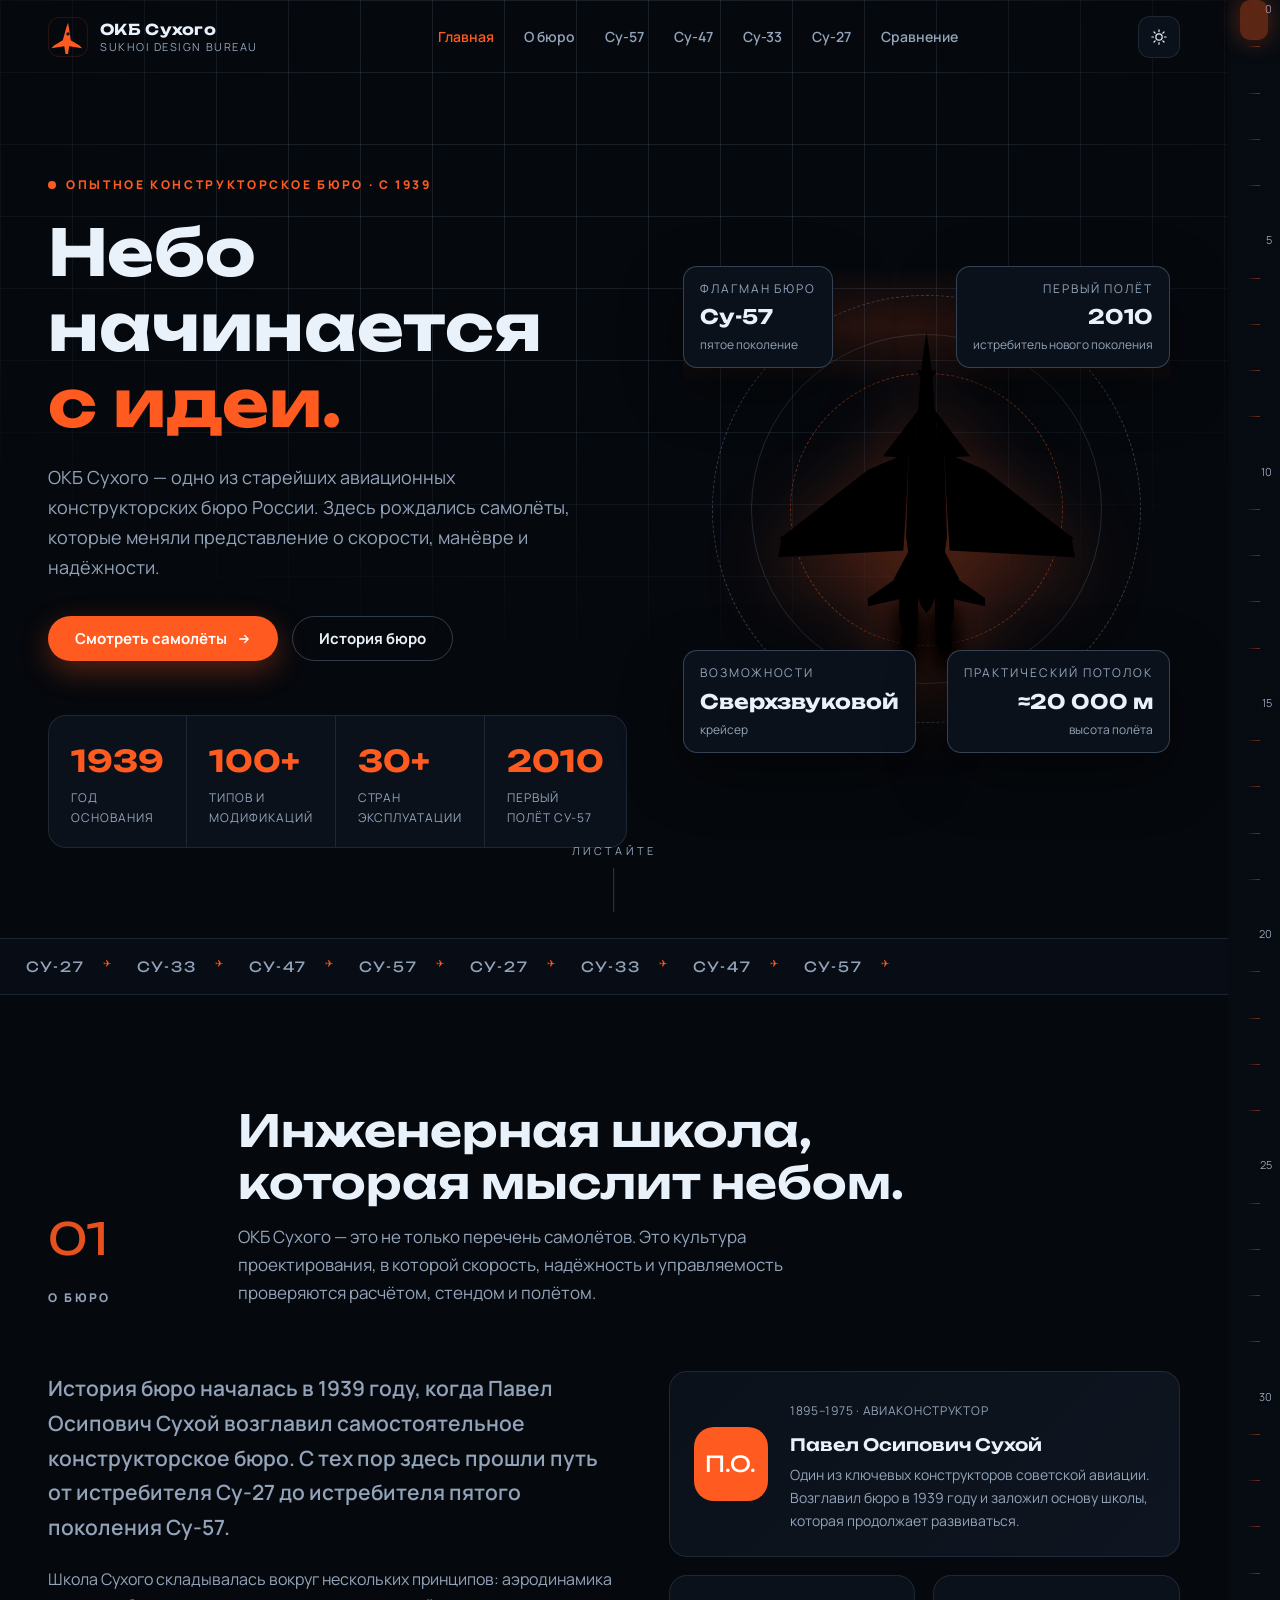
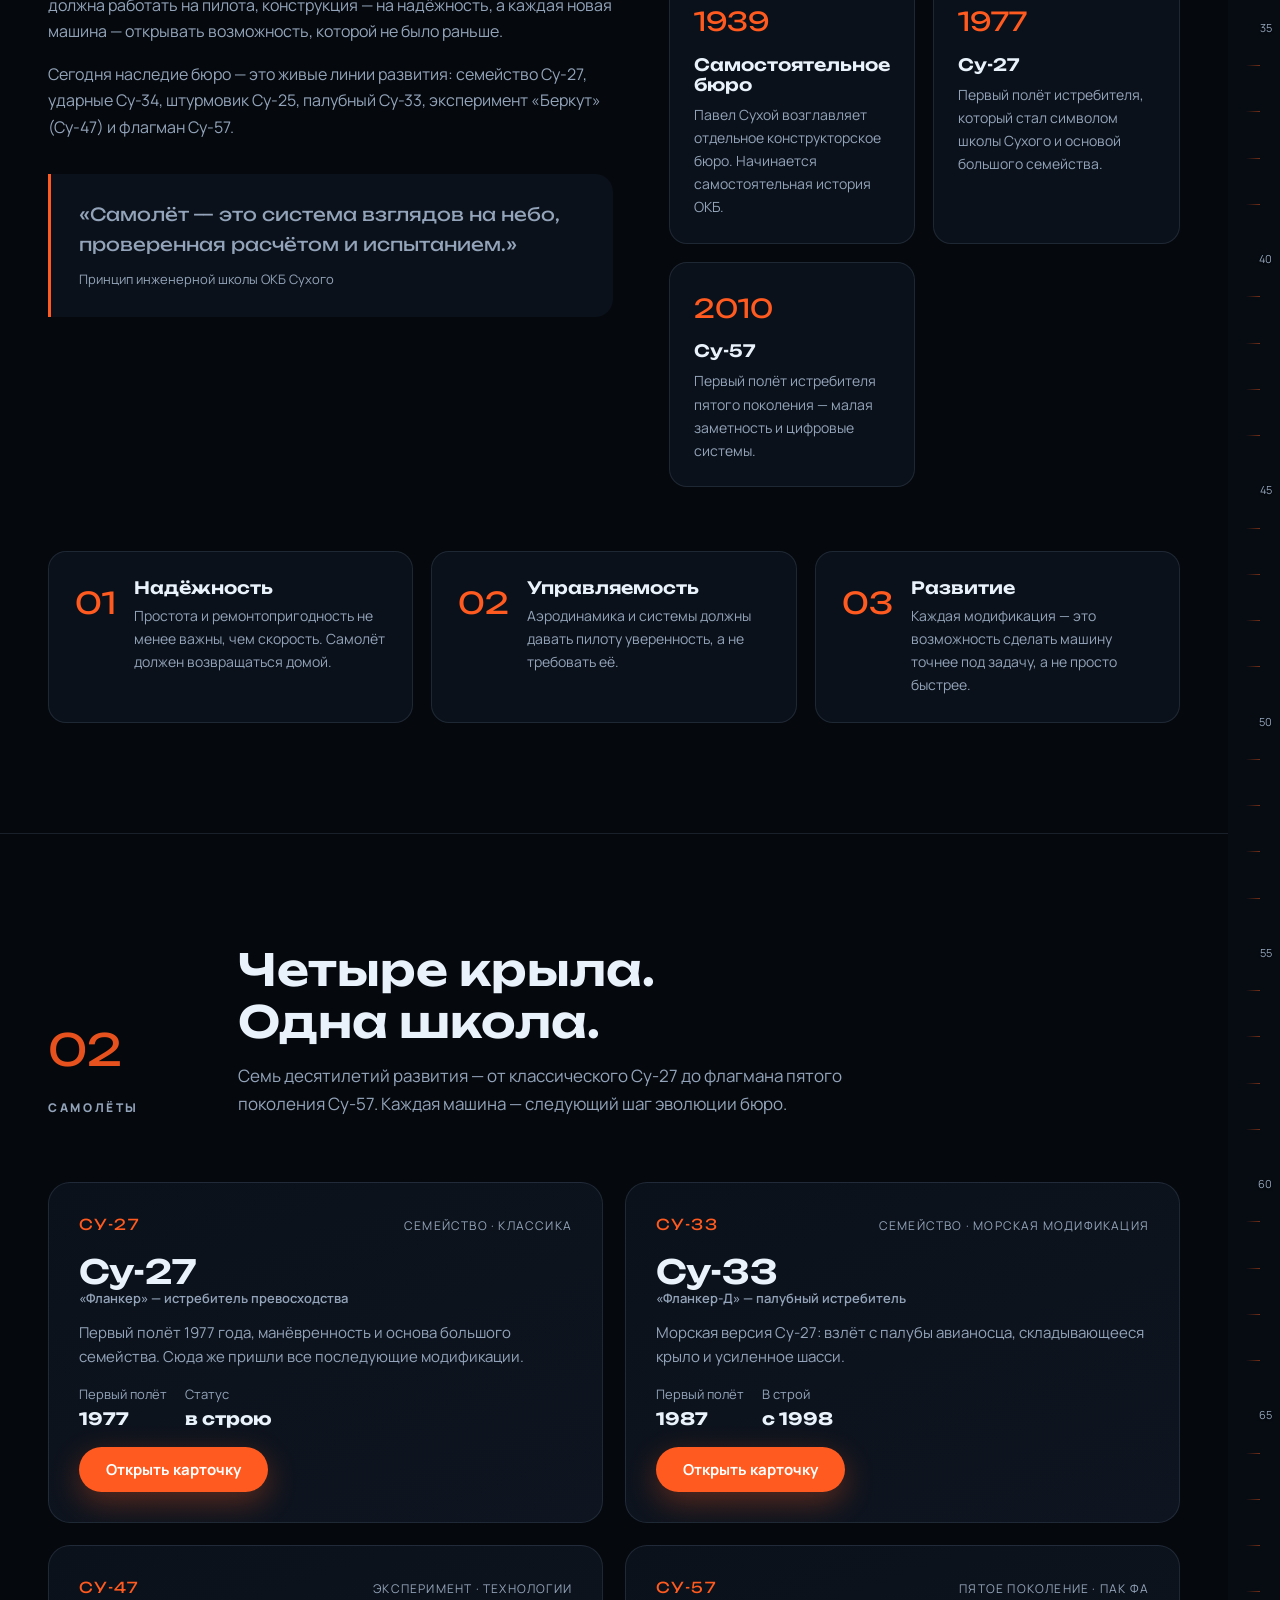
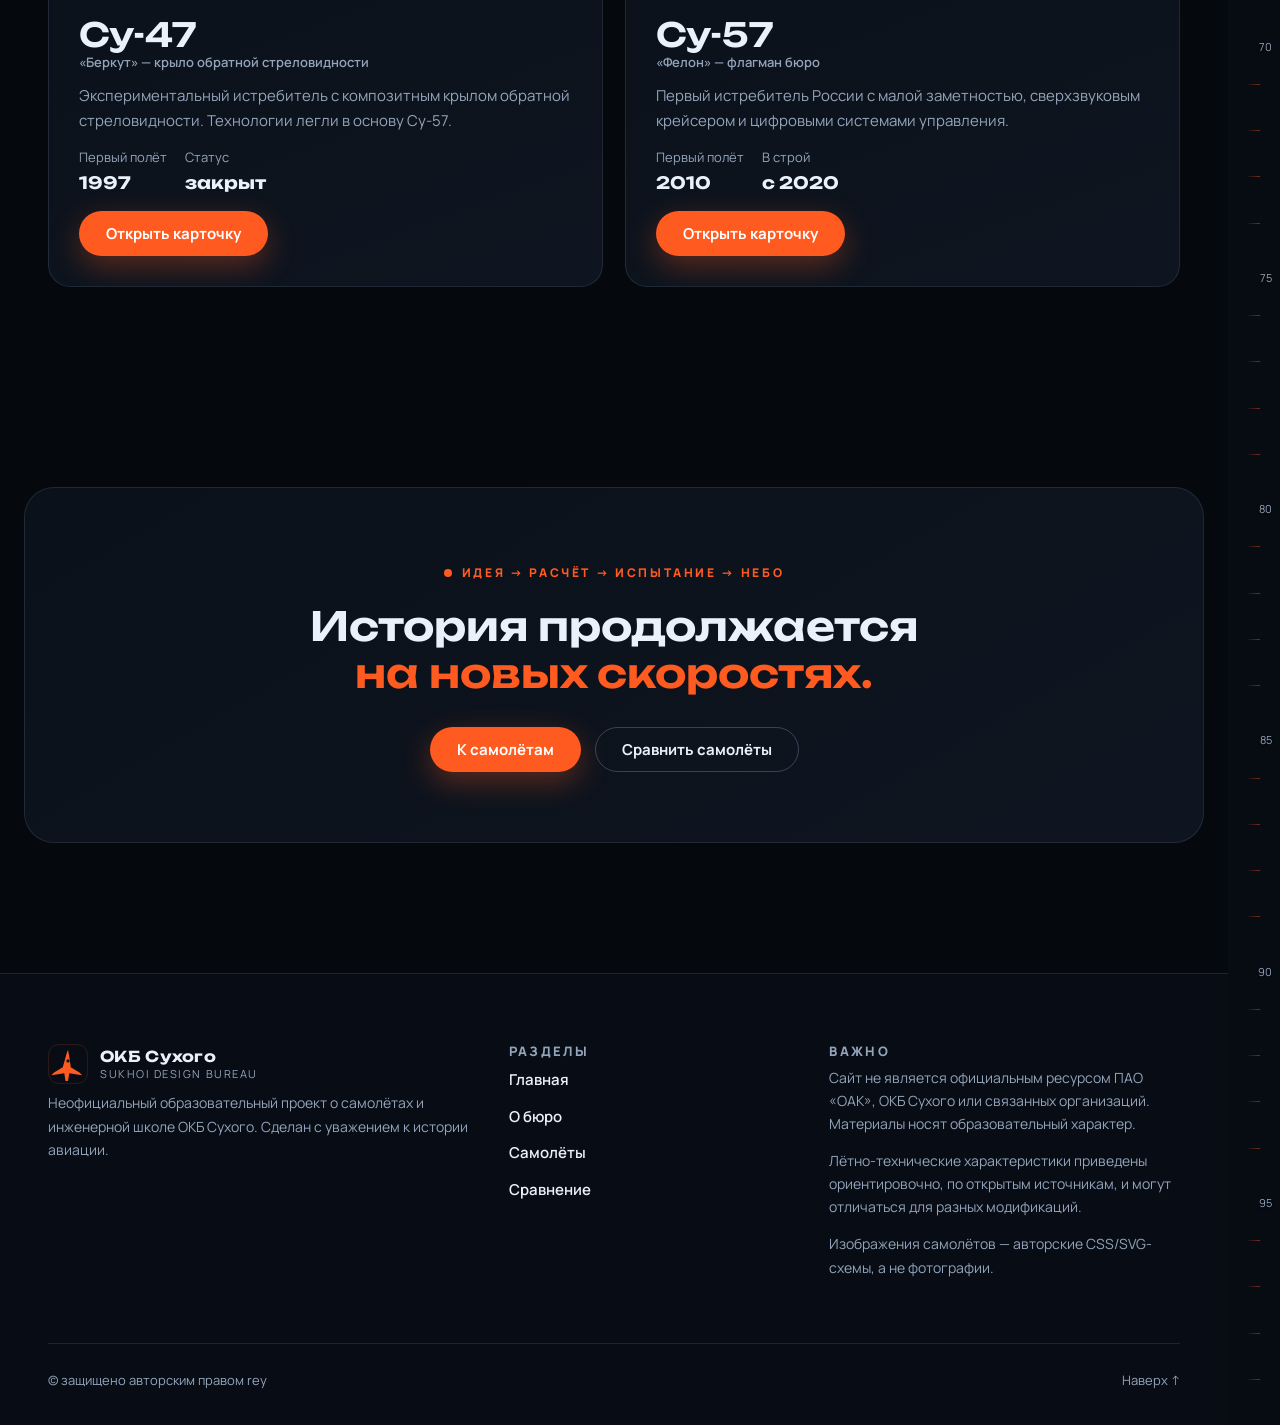
==== commit 3e144723: "Update index.html Co-authored-by: deepseek-ai-bot <182181745+deepseek-ai-bot@://github.com>" ====
--- a/index.html
+++ b/index.html
@@ -419,3 +419,4 @@
   <script src="js/app.js"></script>
 </body>
 </html>
+
